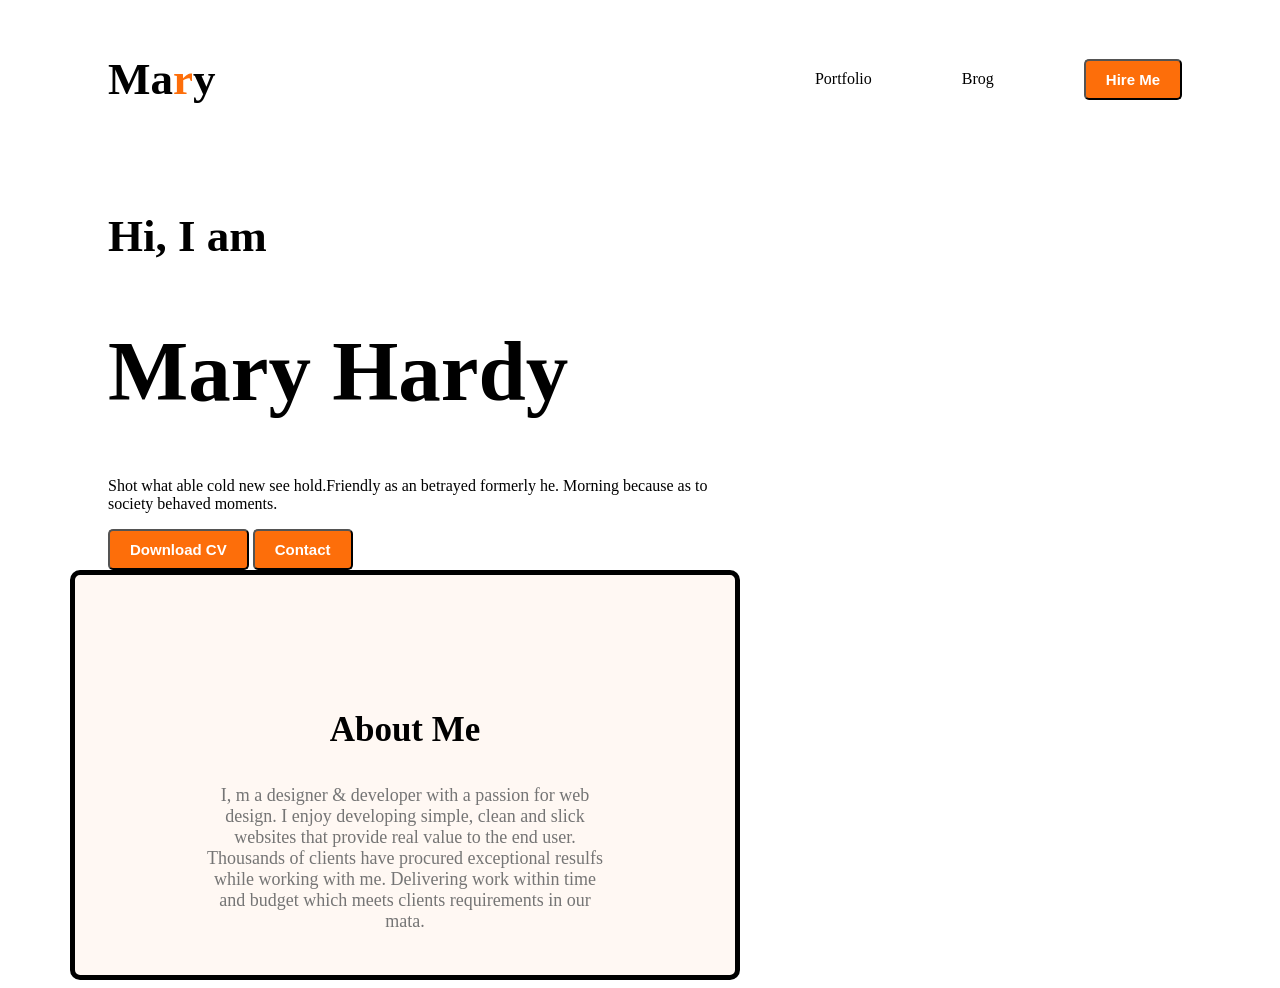
==== try.html @ f9fbfc36 "Add files via upload" ====
<!DOCTYPE html>
<html lang="en">
<head>
  <meta charset="UTF-8">
  <meta name="viewport" content="width=device-width, initial-scale=1.0">
  <title>portfolio-resources</title>
  <link rel="stylesheet" href="style.css">
</head>
<body>
  <header class="header">

    <nav>
      <h3 class="nav_title">Ma<span class="text_primary">r</span>y</h3>
     
      <ul>
        <li>
          <a class="dirk_2" href="">Portfolio</a>

        </li>
        <li>
          <a class="dirk_2" href="">Brog</a>
        </li>
        <li>
          <a href=""><button class="btn-primary">Hire Me</button></a>

        </li>
      </ul>
    </nav>
    <div class="banner">
      <div class="banner_content">
        <h4 class="banner_greeting">Hi, I am</h4>
        <h1 class="banner_title">Mary Hardy</h1>
        <p class="banner_description">
          Shot what able cold new see hold.Friendly as an betrayed formerly he. Morning because as to society behaved moments.
        </p>
        <button class="btn-primary">Download CV</button>
        <button class="btn-primary">Contact</button>
      </div>
      <img src="images/hardy.png" alt="">
      
    </div>
  </header>
  <main>
    <section class="about">


      <h3 class="section_title">About Me</h3>
      <p class="setion_description">
        I, m a designer & developer with a passion for web design. I enjoy developing simple, clean and slick websites that provide real value to the end user. Thousands of clients have procured exceptional resulfs while working with me. Delivering work within time and budget which meets clients requirements in our mata. 
      </p>
      <div class="about_items">
        
      </div>
    </section>
  </main>
  <footer>

  </footer>
</body>
</html>
---- style.css ----
.open-sans-normal{

  font-family: "Open Sans", sans-serif;
  font-optical-sizing: auto;
  font-style: normal;
  font-variation-settings:
    "wdth" 100;
}
.dirk_2{

  color: black;
}
nav ul{
  display: flex;
  align-items: center;
}
.btn-primary{
  background-color: #FD6E0A;
  font-weight: bold;
  font-size: 15px;
  color: white;
  padding: 10px 20px;
  border-radius: 5px;
}
.text_primary{
  color: #FD6E0A;
}
/* nav*/
nav{
  display: flex;
  text-align: center;
  justify-content: space-between;
  margin: 0 20px 0 100px;
}
.nav_title{
  font-weight: 800;
  font-size: 45px;
  
}
nav ul li{
  list-style: none;
  padding: 20px;
  margin-right: 50px;
  
}
nav li a{
  text-decoration: none;
  align-items: center;
}
.header{
  background-image: url('images/developer.png'),url('images/header_bg.png');
  background-repeat: no-repeat;
  background-position: top left, bottom right;

}
.banner{
  display: flex;
  justify-content: space-between;
  margin: 0 20px 0 100px;

}
.banner_content{
  max-width: 600px;
}
.banner_greeting{
  font-size: 45px;
  font-weight: 600;
}
.banner_title{
  font-weight: bold;
  font-size: 85px;
}
main{
  max-width: 1140px;
  margin: 0 auto;
  
}
.about{
  border-radius: 10px;
  text-align: center;
  background-color: #FFF8F3;
  width: 400px;
  height: 200px;  
  padding: 100px 130px;
  border: 5px solid black;
}
.section_title{
  font-size: 35px;
  font-weight: bold;
  color: black;
}

.setion_description{
  font-size: 18px;
  color: #757575;
}
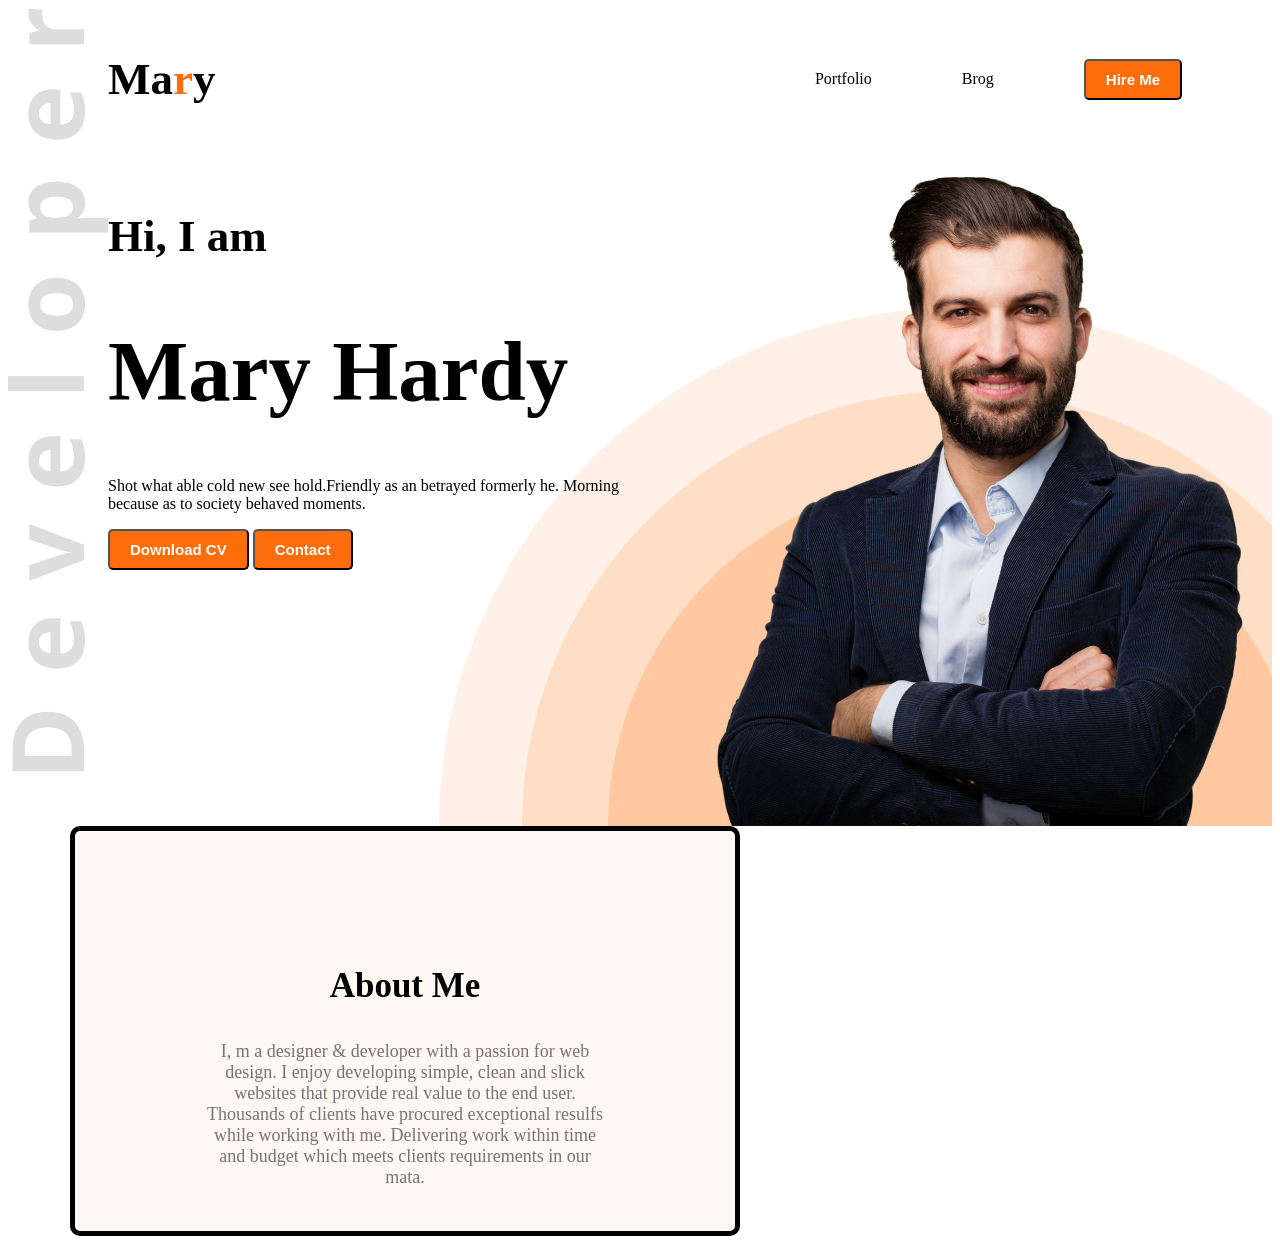
==== commit 9a2991e2: "Add files via upload" ====
--- a/try.html
+++ b/try.html
@@ -8,21 +8,17 @@
 </head>
 <body>
   <header class="header">
-
     <nav>
-      <h3 class="nav_title">Ma<span class="text_primary">r</span>y</h3>
-     
+      <h3 class="nav_title">Ma<span class="text_primary">r</span>y</h3>     
       <ul>
         <li>
           <a class="dirk_2" href="">Portfolio</a>
-
         </li>
         <li>
           <a class="dirk_2" href="">Brog</a>
         </li>
         <li>
           <a href=""><button class="btn-primary">Hire Me</button></a>
-
         </li>
       </ul>
     </nav>
